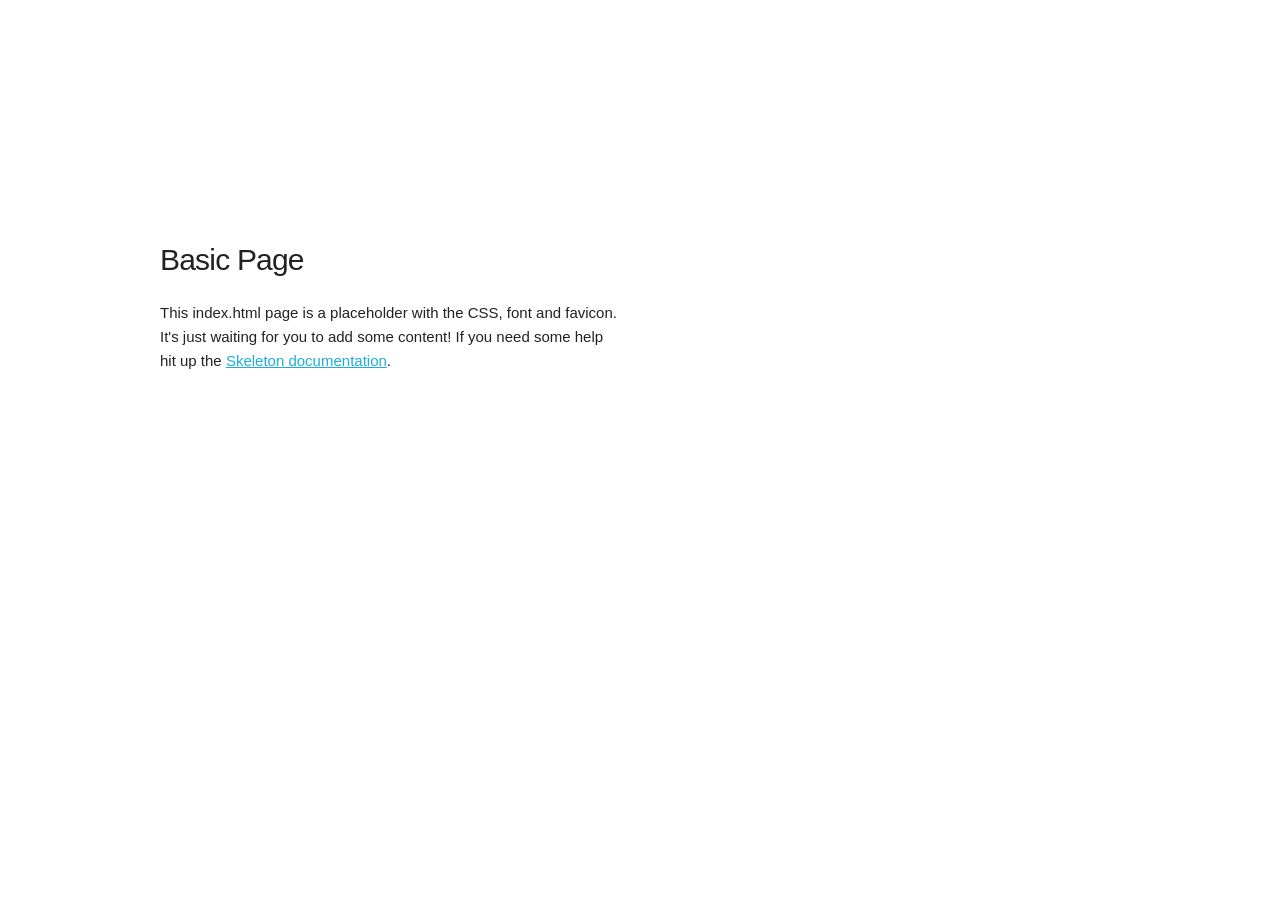
==== index.html @ 661f6634 "init boilerplate" ====
<!doctype html>
<html lang="en">
    <head>
        <meta charset="UTF-8" />
        <meta name="viewport" content="width=device-width, initial-scale=1.0" />
        <meta http-equiv="X-UA-Compatible" content="ie=edge" />

        <title>Will Boeckman | Home</title>
        <meta name="description" content="Will Boeckman's personal website" />
        <meta name="author" content="Will Boeckman" />

        <!-- Library CSS -->
        <link rel="stylesheet" href="css/lib/skeleton.css" />
        <link rel="stylesheet" href="css/lib/normalize.css" />

        <link rel="icon" type="image/png" href="img/favicon.png" />
    </head>
    <body>
        <div class="container">
            <div class="row">
                <div class="one-half column" style="margin-top: 25%">
                    <h4>Basic Page</h4>
                    <p>
                        This index.html page is a placeholder with the CSS, font
                        and favicon. It's just waiting for you to add some
                        content! If you need some help hit up the
                        <a href="http://www.getskeleton.com"
                            >Skeleton documentation</a
                        >.
                    </p>
                </div>
            </div>
        </div>
    </body>
</html>
---- css/lib/skeleton.css ----
/*
* Skeleton V2.0.4
* Copyright 2014, Dave Gamache
* www.getskeleton.com
* Free to use under the MIT license.
* http://www.opensource.org/licenses/mit-license.php
* 12/29/2014
*/


/* Table of contents
––––––––––––––––––––––––––––––––––––––––––––––––––
- Grid
- Base Styles
- Typography
- Links
- Buttons
- Forms
- Lists
- Code
- Tables
- Spacing
- Utilities
- Clearing
- Media Queries
*/


/* Grid
–––––––––––––––––––––––––––––––––––––––––––––––––– */
.container {
  position: relative;
  width: 100%;
  max-width: 960px;
  margin: 0 auto;
  padding: 0 20px;
  box-sizing: border-box; }
.column,
.columns {
  width: 100%;
  float: left;
  box-sizing: border-box; }

/* For devices larger than 400px */
@media (min-width: 400px) {
  .container {
    width: 85%;
    padding: 0; }
}

/* For devices larger than 550px */
@media (min-width: 550px) {
  .container {
    width: 80%; }
  .column,
  .columns {
    margin-left: 4%; }
  .column:first-child,
  .columns:first-child {
    margin-left: 0; }

  .one.column,
  .one.columns                    { width: 4.66666666667%; }
  .two.columns                    { width: 13.3333333333%; }
  .three.columns                  { width: 22%;            }
  .four.columns                   { width: 30.6666666667%; }
  .five.columns                   { width: 39.3333333333%; }
  .six.columns                    { width: 48%;            }
  .seven.columns                  { width: 56.6666666667%; }
  .eight.columns                  { width: 65.3333333333%; }
  .nine.columns                   { width: 74.0%;          }
  .ten.columns                    { width: 82.6666666667%; }
  .eleven.columns                 { width: 91.3333333333%; }
  .twelve.columns                 { width: 100%; margin-left: 0; }

  .one-third.column               { width: 30.6666666667%; }
  .two-thirds.column              { width: 65.3333333333%; }

  .one-half.column                { width: 48%; }

  /* Offsets */
  .offset-by-one.column,
  .offset-by-one.columns          { margin-left: 8.66666666667%; }
  .offset-by-two.column,
  .offset-by-two.columns          { margin-left: 17.3333333333%; }
  .offset-by-three.column,
  .offset-by-three.columns        { margin-left: 26%;            }
  .offset-by-four.column,
  .offset-by-four.columns         { margin-left: 34.6666666667%; }
  .offset-by-five.column,
  .offset-by-five.columns         { margin-left: 43.3333333333%; }
  .offset-by-six.column,
  .offset-by-six.columns          { margin-left: 52%;            }
  .offset-by-seven.column,
  .offset-by-seven.columns        { margin-left: 60.6666666667%; }
  .offset-by-eight.column,
  .offset-by-eight.columns        { margin-left: 69.3333333333%; }
  .offset-by-nine.column,
  .offset-by-nine.columns         { margin-left: 78.0%;          }
  .offset-by-ten.column,
  .offset-by-ten.columns          { margin-left: 86.6666666667%; }
  .offset-by-eleven.column,
  .offset-by-eleven.columns       { margin-left: 95.3333333333%; }

  .offset-by-one-third.column,
  .offset-by-one-third.columns    { margin-left: 34.6666666667%; }
  .offset-by-two-thirds.column,
  .offset-by-two-thirds.columns   { margin-left: 69.3333333333%; }

  .offset-by-one-half.column,
  .offset-by-one-half.columns     { margin-left: 52%; }

}


/* Base Styles
–––––––––––––––––––––––––––––––––––––––––––––––––– */
/* NOTE
html is set to 62.5% so that all the REM measurements throughout Skeleton
are based on 10px sizing. So basically 1.5rem = 15px :) */
html {
  font-size: 62.5%; }
body {
  font-size: 1.5em; /* currently ems cause chrome bug misinterpreting rems on body element */
  line-height: 1.6;
  font-weight: 400;
  font-family: "Raleway", "HelveticaNeue", "Helvetica Neue", Helvetica, Arial, sans-serif;
  color: #222; }


/* Typography
–––––––––––––––––––––––––––––––––––––––––––––––––– */
h1, h2, h3, h4, h5, h6 {
  margin-top: 0;
  margin-bottom: 2rem;
  font-weight: 300; }
h1 { font-size: 4.0rem; line-height: 1.2;  letter-spacing: -.1rem;}
h2 { font-size: 3.6rem; line-height: 1.25; letter-spacing: -.1rem; }
h3 { font-size: 3.0rem; line-height: 1.3;  letter-spacing: -.1rem; }
h4 { font-size: 2.4rem; line-height: 1.35; letter-spacing: -.08rem; }
h5 { font-size: 1.8rem; line-height: 1.5;  letter-spacing: -.05rem; }
h6 { font-size: 1.5rem; line-height: 1.6;  letter-spacing: 0; }

/* Larger than phablet */
@media (min-width: 550px) {
  h1 { font-size: 5.0rem; }
  h2 { font-size: 4.2rem; }
  h3 { font-size: 3.6rem; }
  h4 { font-size: 3.0rem; }
  h5 { font-size: 2.4rem; }
  h6 { font-size: 1.5rem; }
}

p {
  margin-top: 0; }


/* Links
–––––––––––––––––––––––––––––––––––––––––––––––––– */
a {
  color: #1EAEDB; }
a:hover {
  color: #0FA0CE; }


/* Buttons
–––––––––––––––––––––––––––––––––––––––––––––––––– */
.button,
button,
input[type="submit"],
input[type="reset"],
input[type="button"] {
  display: inline-block;
  height: 38px;
  padding: 0 30px;
  color: #555;
  text-align: center;
  font-size: 11px;
  font-weight: 600;
  line-height: 38px;
  letter-spacing: .1rem;
  text-transform: uppercase;
  text-decoration: none;
  white-space: nowrap;
  background-color: transparent;
  border-radius: 4px;
  border: 1px solid #bbb;
  cursor: pointer;
  box-sizing: border-box; }
.button:hover,
button:hover,
input[type="submit"]:hover,
input[type="reset"]:hover,
input[type="button"]:hover,
.button:focus,
button:focus,
input[type="submit"]:focus,
input[type="reset"]:focus,
input[type="button"]:focus {
  color: #333;
  border-color: #888;
  outline: 0; }
.button.button-primary,
button.button-primary,
input[type="submit"].button-primary,
input[type="reset"].button-primary,
input[type="button"].button-primary {
  color: #FFF;
  background-color: #33C3F0;
  border-color: #33C3F0; }
.button.button-primary:hover,
button.button-primary:hover,
input[type="submit"].button-primary:hover,
input[type="reset"].button-primary:hover,
input[type="button"].button-primary:hover,
.button.button-primary:focus,
button.button-primary:focus,
input[type="submit"].button-primary:focus,
input[type="reset"].button-primary:focus,
input[type="button"].button-primary:focus {
  color: #FFF;
  background-color: #1EAEDB;
  border-color: #1EAEDB; }


/* Forms
–––––––––––––––––––––––––––––––––––––––––––––––––– */
input[type="email"],
input[type="number"],
input[type="search"],
input[type="text"],
input[type="tel"],
input[type="url"],
input[type="password"],
textarea,
select {
  height: 38px;
  padding: 6px 10px; /* The 6px vertically centers text on FF, ignored by Webkit */
  background-color: #fff;
  border: 1px solid #D1D1D1;
  border-radius: 4px;
  box-shadow: none;
  box-sizing: border-box; }
/* Removes awkward default styles on some inputs for iOS */
input[type="email"],
input[type="number"],
input[type="search"],
input[type="text"],
input[type="tel"],
input[type="url"],
input[type="password"],
textarea {
  -webkit-appearance: none;
     -moz-appearance: none;
          appearance: none; }
textarea {
  min-height: 65px;
  padding-top: 6px;
  padding-bottom: 6px; }
input[type="email"]:focus,
input[type="number"]:focus,
input[type="search"]:focus,
input[type="text"]:focus,
input[type="tel"]:focus,
input[type="url"]:focus,
input[type="password"]:focus,
textarea:focus,
select:focus {
  border: 1px solid #33C3F0;
  outline: 0; }
label,
legend {
  display: block;
  margin-bottom: .5rem;
  font-weight: 600; }
fieldset {
  padding: 0;
  border-width: 0; }
input[type="checkbox"],
input[type="radio"] {
  display: inline; }
label > .label-body {
  display: inline-block;
  margin-left: .5rem;
  font-weight: normal; }


/* Lists
–––––––––––––––––––––––––––––––––––––––––––––––––– */
ul {
  list-style: circle inside; }
ol {
  list-style: decimal inside; }
ol, ul {
  padding-left: 0;
  margin-top: 0; }
ul ul,
ul ol,
ol ol,
ol ul {
  margin: 1.5rem 0 1.5rem 3rem;
  font-size: 90%; }
li {
  margin-bottom: 1rem; }


/* Code
–––––––––––––––––––––––––––––––––––––––––––––––––– */
code {
  padding: .2rem .5rem;
  margin: 0 .2rem;
  font-size: 90%;
  white-space: nowrap;
  background: #F1F1F1;
  border: 1px solid #E1E1E1;
  border-radius: 4px; }
pre > code {
  display: block;
  padding: 1rem 1.5rem;
  white-space: pre; }


/* Tables
–––––––––––––––––––––––––––––––––––––––––––––––––– */
th,
td {
  padding: 12px 15px;
  text-align: left;
  border-bottom: 1px solid #E1E1E1; }
th:first-child,
td:first-child {
  padding-left: 0; }
th:last-child,
td:last-child {
  padding-right: 0; }


/* Spacing
–––––––––––––––––––––––––––––––––––––––––––––––––– */
button,
.button {
  margin-bottom: 1rem; }
input,
textarea,
select,
fieldset {
  margin-bottom: 1.5rem; }
pre,
blockquote,
dl,
figure,
table,
p,
ul,
ol,
form {
  margin-bottom: 2.5rem; }


/* Utilities
–––––––––––––––––––––––––––––––––––––––––––––––––– */
.u-full-width {
  width: 100%;
  box-sizing: border-box; }
.u-max-full-width {
  max-width: 100%;
  box-sizing: border-box; }
.u-pull-right {
  float: right; }
.u-pull-left {
  float: left; }


/* Misc
–––––––––––––––––––––––––––––––––––––––––––––––––– */
hr {
  margin-top: 3rem;
  margin-bottom: 3.5rem;
  border-width: 0;
  border-top: 1px solid #E1E1E1; }


/* Clearing
–––––––––––––––––––––––––––––––––––––––––––––––––– */

/* Self Clearing Goodness */
.container:after,
.row:after,
.u-cf {
  content: "";
  display: table;
  clear: both; }


/* Media Queries
–––––––––––––––––––––––––––––––––––––––––––––––––– */
/*
Note: The best way to structure the use of media queries is to create the queries
near the relevant code. For example, if you wanted to change the styles for buttons
on small devices, paste the mobile query code up in the buttons section and style it
there.
*/


/* Larger than mobile */
@media (min-width: 400px) {}

/* Larger than phablet (also point when grid becomes active) */
@media (min-width: 550px) {}

/* Larger than tablet */
@media (min-width: 750px) {}

/* Larger than desktop */
@media (min-width: 1000px) {}

/* Larger than Desktop HD */
@media (min-width: 1200px) {}
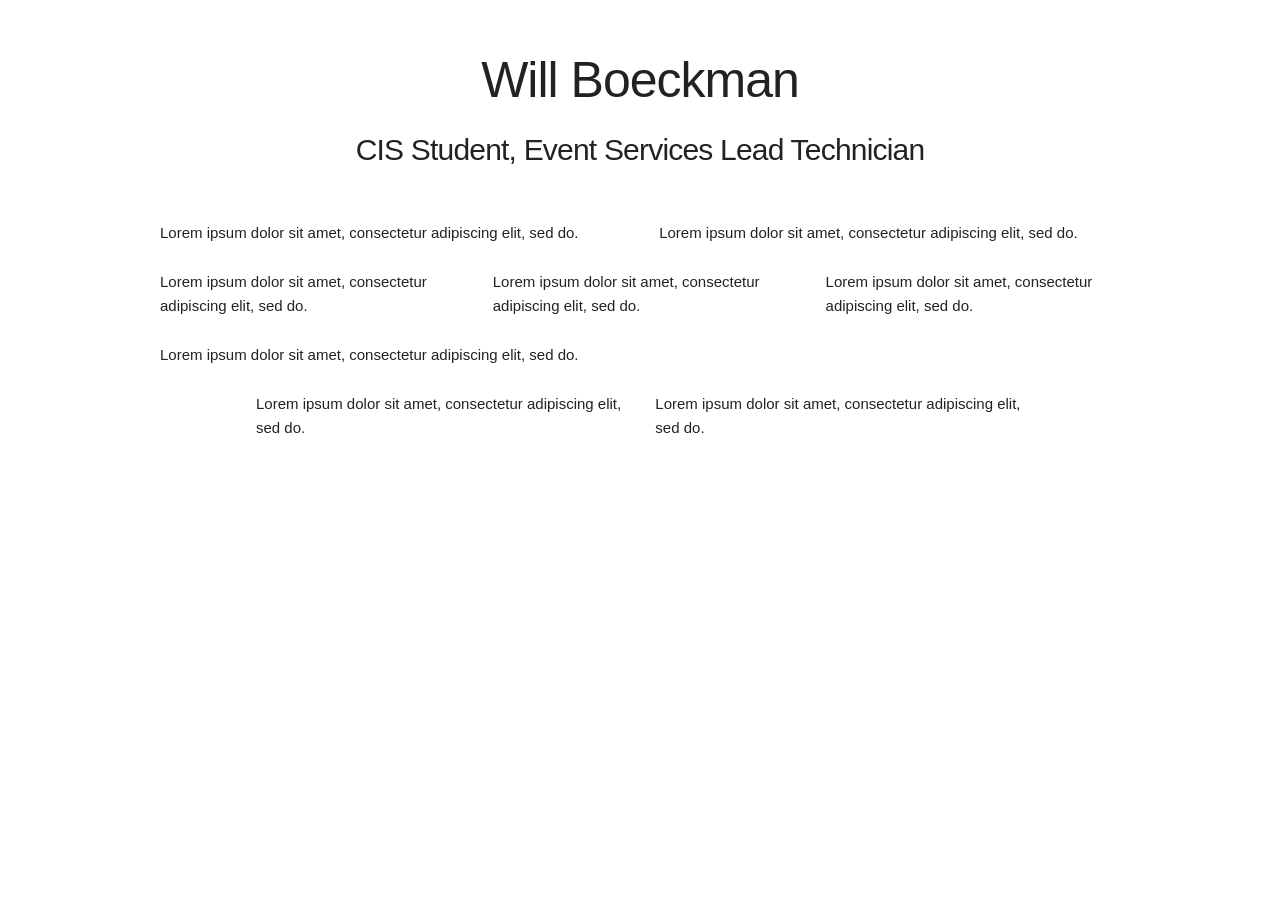
==== commit fddc347d: "added winxp demo site (2023 web dev class)" ====
--- a/index.html
+++ b/index.html
@@ -10,26 +10,88 @@
         <meta name="author" content="Will Boeckman" />
 
         <!-- Library CSS -->
+        <link rel="stylesheet" href="css/lib/normalize.css" />
         <link rel="stylesheet" href="css/lib/skeleton.css" />
-        <link rel="stylesheet" href="css/lib/normalize.css" />
+
+        <link rel="stylesheet" href="css/style.css" />
 
         <link rel="icon" type="image/png" href="img/favicon.png" />
     </head>
     <body>
         <div class="container">
-            <div class="row">
-                <div class="one-half column" style="margin-top: 25%">
-                    <h4>Basic Page</h4>
+            <header style="text-align: center">
+                <h1>Will Boeckman</h1>
+                <h4>CIS Student, Event Services Lead Technician</h4>
+            </header>
+
+            <main>
+                <section>
+                    <div class="row">
+                        <div class="six columns">
+                            <p>
+                                Lorem ipsum dolor sit amet, consectetur
+                                adipiscing elit, sed do.
+                            </p>
+                        </div>
+                        <div class="six columns">
+                            <p>
+                                Lorem ipsum dolor sit amet, consectetur
+                                adipiscing elit, sed do.
+                            </p>
+                        </div>
+                    </div>
+                </section>
+
+                <section>
+                    <div class="row">
+                        <div class="four columns">
+                            <p>
+                                Lorem ipsum dolor sit amet, consectetur
+                                adipiscing elit, sed do.
+                            </p>
+                        </div>
+                        <div class="four columns">
+                            <p>
+                                Lorem ipsum dolor sit amet, consectetur
+                                adipiscing elit, sed do.
+                            </p>
+                        </div>
+                        <div class="four columns">
+                            <p>
+                                Lorem ipsum dolor sit amet, consectetur
+                                adipiscing elit, sed do.
+                            </p>
+                        </div>
+                    </div>
+                </section>
+
+                <section>
                     <p>
-                        This index.html page is a placeholder with the CSS, font
-                        and favicon. It's just waiting for you to add some
-                        content! If you need some help hit up the
-                        <a href="http://www.getskeleton.com"
-                            >Skeleton documentation</a
-                        >.
+                        Lorem ipsum dolor sit amet, consectetur adipiscing elit,
+                        sed do.
                     </p>
+                </section>
+            </main>
+
+            <footer>
+                <div class="container">
+                    <!-- columns should be the immediate child of a .row -->
+                    <div class="row">
+                        <div class="six columns">
+                            <p>
+                                Lorem ipsum dolor sit amet, consectetur
+                                adipiscing elit, sed do.
+                            </p>
+                        </div>
+                        <div class="six columns">
+                            <p>
+                                Lorem ipsum dolor sit amet, consectetur
+                                adipiscing elit, sed do.
+                            </p>
+                        </div>
+                    </div>
                 </div>
-            </div>
+            </footer>
         </div>
     </body>
 </html>
--- a/css/style.css
+++ b/css/style.css
@@ -0,0 +1,46 @@
+.container {
+    /*background-color: steelblue;*/
+}
+
+header {
+    /*background-color: rebeccapurple;*/
+    margin-top: 5rem;
+    margin-bottom: 5rem;
+}
+
+.title {
+    margin: 0;
+}
+
+
+footer .container {
+    /*background-color: darkslategray;*/
+}
+
+
+/* WINXP SANDBOX STUFF */
+iframe#sandbox {
+    display:block;
+    margin: 0 auto;
+    aspect-ratio: 16 / 10;
+    width: 100%;
+} 
+
+@media (min-width: 1000px) {
+    iframe#sandbox {
+        display:block;
+        margin: 0 auto;
+        aspect-ratio: 16 / 10;
+        width: 80%;
+    } 
+}
+
+@media (min-width: 1400px) {
+    iframe#sandbox {
+        display:block;
+        margin: 0 auto;
+        aspect-ratio: 16 / 10;
+        width: 60%;
+    } 
+}
+
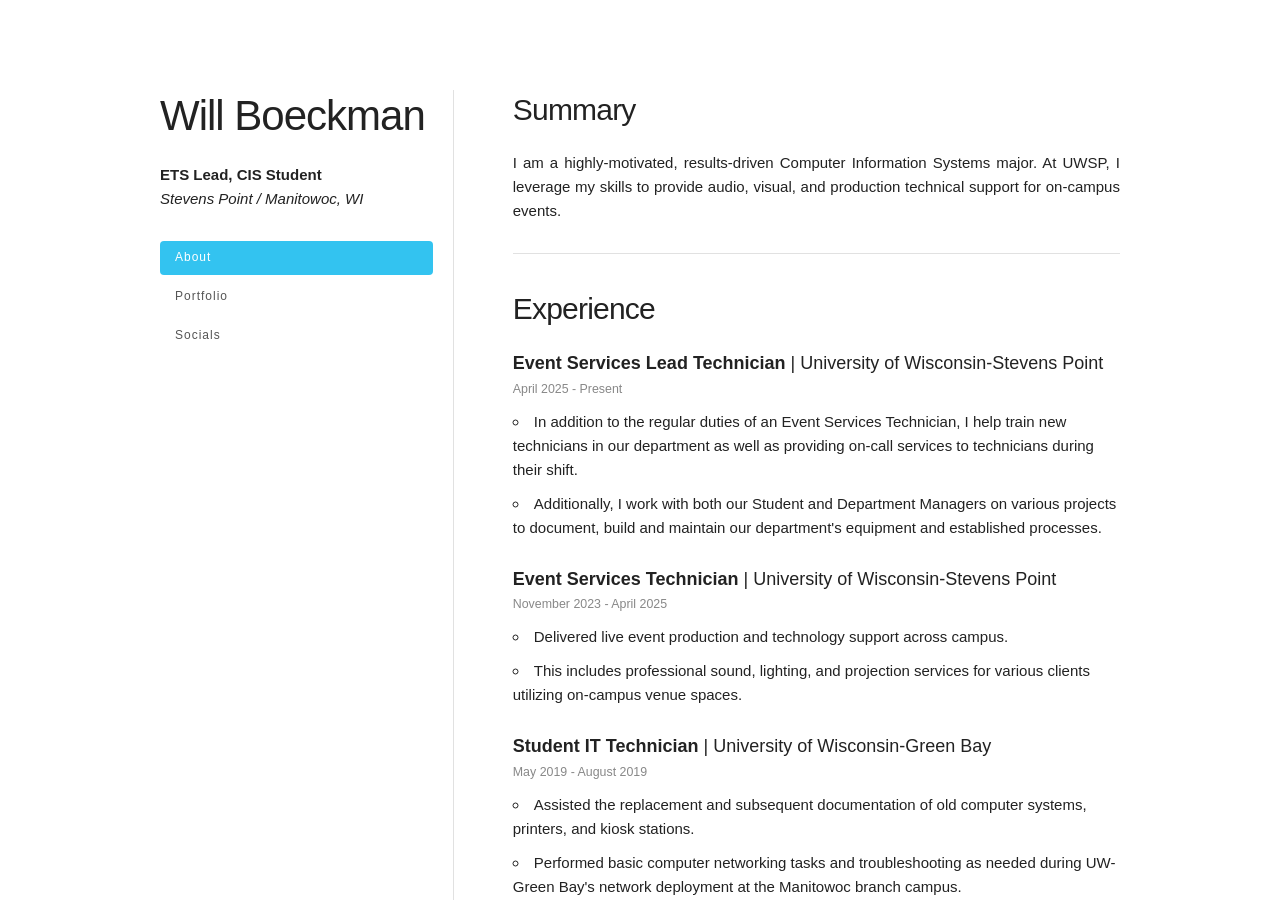
==== commit 33be454f: "initial website content, styling" ====
--- a/index.html
+++ b/index.html
@@ -1,97 +1,84 @@
 <!doctype html>
 <html lang="en">
-    <head>
-        <meta charset="UTF-8" />
-        <meta name="viewport" content="width=device-width, initial-scale=1.0" />
-        <meta http-equiv="X-UA-Compatible" content="ie=edge" />
 
-        <title>Will Boeckman | Home</title>
-        <meta name="description" content="Will Boeckman's personal website" />
-        <meta name="author" content="Will Boeckman" />
+<head>
+    <meta charset="UTF-8" />
+    <meta name="viewport" content="width=device-width, initial-scale=1.0" />
+    <meta http-equiv="X-UA-Compatible" content="ie=edge" />
 
-        <!-- Library CSS -->
-        <link rel="stylesheet" href="css/lib/normalize.css" />
-        <link rel="stylesheet" href="css/lib/skeleton.css" />
+    <title>Will Boeckman | Home</title>
+    <meta name="description" content="Will Boeckman's personal website" />
+    <meta name="author" content="Will Boeckman" />
 
-        <link rel="stylesheet" href="css/style.css" />
+    <link rel="stylesheet" href="css/lib/normalize.css" />
+    <link rel="stylesheet" href="css/lib/skeleton.css" />
 
-        <link rel="icon" type="image/png" href="img/favicon.png" />
-    </head>
-    <body>
-        <div class="container">
-            <header style="text-align: center">
-                <h1>Will Boeckman</h1>
-                <h4>CIS Student, Event Services Lead Technician</h4>
-            </header>
+    <link rel="stylesheet" href="css/style.css" />
 
-            <main>
-                <section>
-                    <div class="row">
-                        <div class="six columns">
-                            <p>
-                                Lorem ipsum dolor sit amet, consectetur
-                                adipiscing elit, sed do.
-                            </p>
-                        </div>
-                        <div class="six columns">
-                            <p>
-                                Lorem ipsum dolor sit amet, consectetur
-                                adipiscing elit, sed do.
-                            </p>
-                        </div>
-                    </div>
-                </section>
+    <link rel="icon" type="image/png" href="img/favicon.png" />
+</head>
 
-                <section>
-                    <div class="row">
-                        <div class="four columns">
-                            <p>
-                                Lorem ipsum dolor sit amet, consectetur
-                                adipiscing elit, sed do.
-                            </p>
-                        </div>
-                        <div class="four columns">
-                            <p>
-                                Lorem ipsum dolor sit amet, consectetur
-                                adipiscing elit, sed do.
-                            </p>
-                        </div>
-                        <div class="four columns">
-                            <p>
-                                Lorem ipsum dolor sit amet, consectetur
-                                adipiscing elit, sed do.
-                            </p>
-                        </div>
-                    </div>
-                </section>
+<body>
+    <div class="container">
+        <div class="row">
 
-                <section>
-                    <p>
-                        Lorem ipsum dolor sit amet, consectetur adipiscing elit,
-                        sed do.
-                    </p>
-                </section>
-            </main>
+            <div class="four columns sidebar">
+                <h2>Will Boeckman</h2>
+                <p><strong>ETS Lead, CIS Student</strong><br><i>Stevens Point / Manitowoc, WI</i></p>
 
-            <footer>
-                <div class="container">
-                    <!-- columns should be the immediate child of a .row -->
-                    <div class="row">
-                        <div class="six columns">
-                            <p>
-                                Lorem ipsum dolor sit amet, consectetur
-                                adipiscing elit, sed do.
-                            </p>
-                        </div>
-                        <div class="six columns">
-                            <p>
-                                Lorem ipsum dolor sit amet, consectetur
-                                adipiscing elit, sed do.
-                            </p>
-                        </div>
-                    </div>
+                <ul class="nav-menu">
+                    <li><a href="index.html" class="active">About</a></li>
+                    <li><a href="portfolio.html">Portfolio</a></li>
+                    <li><a href="socials.html">Socials</a></li>
+                </ul>
+            </div>
+
+            <div class="eight columns main-content">
+                <h4>Summary</h4>
+                <p>I am a highly-motivated, results-driven Computer Information Systems major. At UWSP, I leverage my
+                    skills to provide audio, visual, and production technical support for on-campus events.</p>
+
+                <hr>
+
+                <h4>Experience</h4>
+
+                <div class="job-entry">
+                    <h6 class="job-title"><strong>Event Services Lead Technician</strong> | University of Wisconsin-Stevens Point</h6>
+                    <span class="date">April 2025 - Present</span>
+                    <ul>
+                        <li>In addition to the regular duties of an Event Services Technician, I help train new
+                            technicians in our department as well as providing on-call services to technicians during
+                            their shift.</li>
+                        <li>Additionally, I work with both our Student and Department Managers on various projects to
+                            document, build and maintain our department's equipment and established processes.
+                        </li>
+                    </ul>
                 </div>
-            </footer>
+
+                <div class="job-entry">
+                    <h6 class="job-title"><strong>Event Services Technician</strong> | University of Wisconsin-Stevens Point</h6>
+                    <span class="date">November 2023 - April 2025</span>
+                    <ul>
+                        <li>Delivered live event production and technology support across campus.</li>
+                        <li>This includes professional sound, lighting, and projection services for various clients
+                            utilizing on-campus venue spaces.</li>
+                    </ul>
+                </div>
+
+                <div class="job-entry">
+                    <h6 class="job-title"><strong>Student IT Technician</strong> | University of Wisconsin-Green Bay</h6>
+                    <span class="date">May 2019 - August 2019</span>
+                    <ul>
+                        <li>Assisted the replacement and subsequent documentation of old computer systems, printers, and
+                            kiosk stations.</li>
+                        <li>Performed basic computer networking tasks and troubleshooting as needed during UW-Green
+                            Bay's network deployment at the Manitowoc branch campus.</li>
+                    </ul>
+                </div>
+
+            </div>
         </div>
-    </body>
-</html>
+    </div>
+</body>
+
+</html>
--- a/css/style.css
+++ b/css/style.css
@@ -1,46 +1,143 @@
-.container {
-    /*background-color: steelblue;*/
+/* Mobile-first Shared CSS */
+.sidebar {
+    margin-top: 5vh;
+    padding-bottom: 2rem;
+    border-bottom: 1px solid #e1e1e1;
+    height: auto;
 }
 
-header {
-    /*background-color: rebeccapurple;*/
-    margin-top: 5rem;
-    margin-bottom: 5rem;
+.main-content {
+    margin-top: 5vh;
 }
 
-.title {
-    margin: 0;
+/* Responsive Navbar Styles */
+.nav-menu {
+    list-style: none;
+    padding: 0;
+    margin-top: 1.5rem;
+    display: flex;
+    flex-wrap: wrap;
+    gap: 5px;
+    margin-bottom: 0;
 }
 
+.nav-menu li {
+    margin-bottom: 0;
+}
 
-footer .container {
-    /*background-color: darkslategray;*/
+.nav-menu a {
+    text-decoration: none;
+    color: #555;
+    font-size: 1.1rem;
+    letter-spacing: 1px;
+    display: block;
+    padding: 0.5rem 1rem;
+    border-radius: 4px;
+    transition: all 0.2s ease-in-out;
 }
+
+.nav-menu a:hover {
+    background-color: #f4f5f6;
+    color: #33C3F0;
+}
+
+.nav-menu a.active {
+    background-color: #33C3F0;
+    color: white;
+}
+
+/* Content Styles */
+h6 {
+    font-size: 1.8rem;
+}
+
+.container p {
+    text-align: justify;
+}
+.sidebar p {
+    text-align: inherit;
+}
+
+.job-title {
+    margin-bottom: 0.2rem;
+}
+
+.date {
+    color: #888;
+    font-size: 1.24rem;
+    margin-bottom: 1rem;
+    display: block;
+}
+
+.project-card {
+    background: #f9f9f9;
+    padding: 2rem;
+    border-radius: 4px;
+    border-left: 4px solid #33C3F0;
+    margin-bottom: 2rem;
+}
+
+.contact-link {
+    display: inline-block;
+    margin-bottom: 1.5rem;
+    font-size: 1.2rem;
+}
+
+/* Desktop Styles (Triggered on screens wider than 750px) */
+@media (min-width: 750px) {
+    .sidebar {
+        margin-top: 10vh;
+        padding-right: 2rem;
+        padding-bottom: 0;
+        border-right: 1px solid #e1e1e1;
+        border-bottom: none;
+        height: 90vh;
+    }
+
+    .main-content {
+        margin-top: 10vh;
+        padding-left: 2rem;
+    }
+
+    .nav-menu {
+        margin-top: 3rem;
+        display: block;
+    }
+
+    .nav-menu li {
+        margin-bottom: 0.5rem;
+    }
+
+    .nav-menu a {
+        padding: 0.75rem 1.5rem;
+        font-size: 1.2rem;
+    }
+}
+
 
 
 /* WINXP SANDBOX STUFF */
 iframe#sandbox {
-    display:block;
+    display: block;
     margin: 0 auto;
     aspect-ratio: 16 / 10;
     width: 100%;
-} 
+}
 
 @media (min-width: 1000px) {
     iframe#sandbox {
-        display:block;
+        display: block;
         margin: 0 auto;
         aspect-ratio: 16 / 10;
         width: 80%;
-    } 
+    }
 }
 
 @media (min-width: 1400px) {
     iframe#sandbox {
-        display:block;
+        display: block;
         margin: 0 auto;
         aspect-ratio: 16 / 10;
         width: 60%;
-    } 
-}
-
+    }
+}
